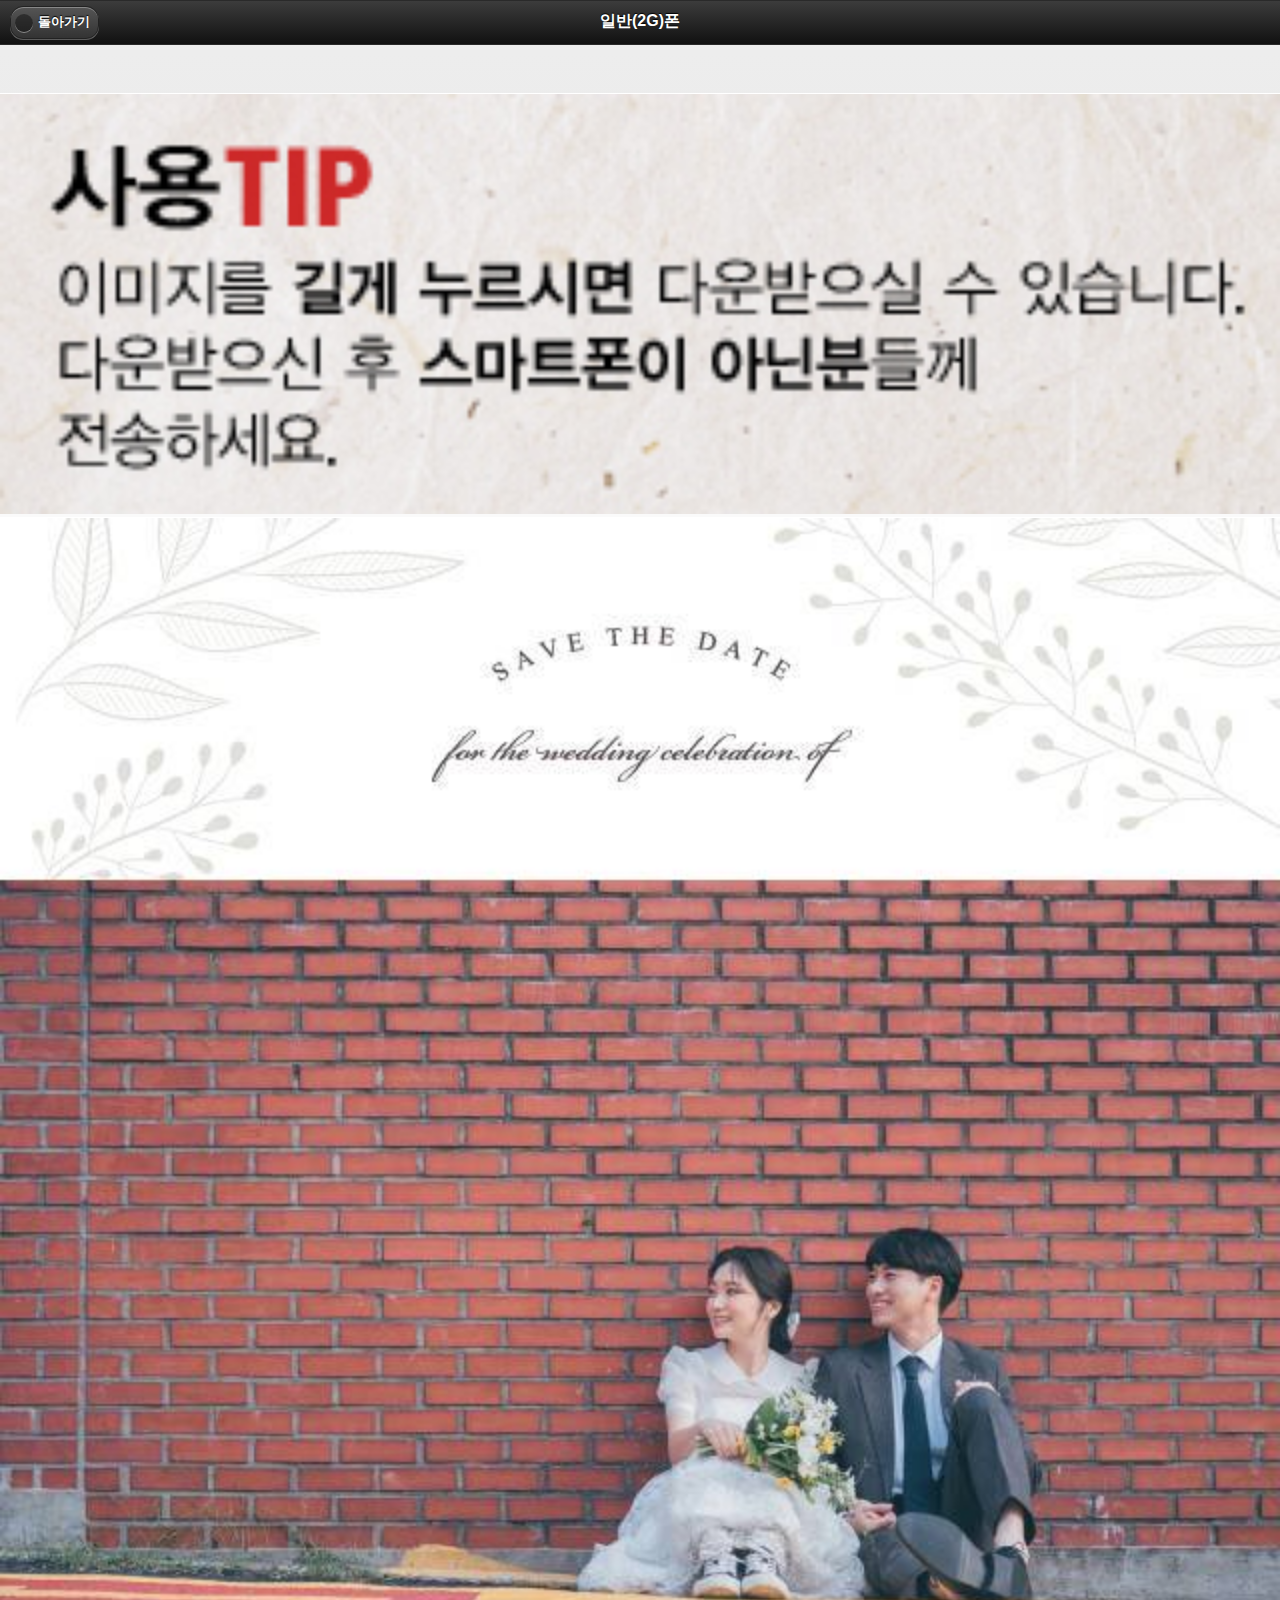
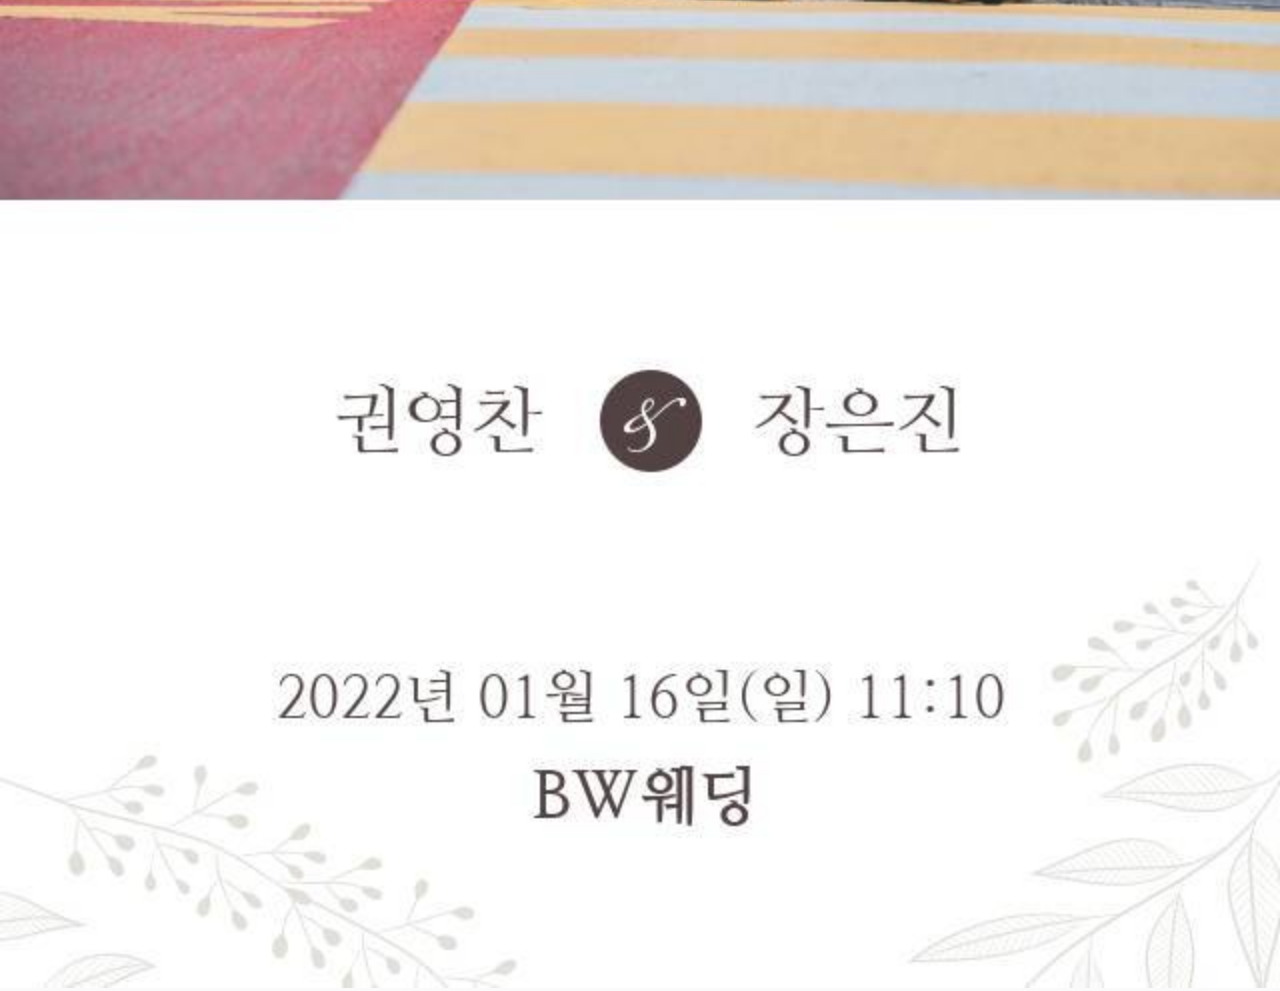
==== skin/gallery_d.html @ 00420eae "ㅇㅇ" ====
﻿
<!DOCTYPE html> 
<html> 
<head>
<meta charset="utf-8">
<meta name="viewport" content="width=device-width, initial-scale=1"> 
<title>권영찬♡장은진</title>
<script src="skin_style\jquery-1.6.4.min.js"></script>
<link rel="stylesheet" href="skin_style\jquery.mobile-1.0rc2.min.css">
<script src="skin_style\jquery.mobile-1.0rc2.min.js"></script>
</head>
<body>
<style type="text/css" media="all">
body,ul,li {
	padding:0;
	margin:0;
	border:0;
}

body {
	font-size:12px;
	-webkit-user-select:none;
    -webkit-text-size-adjust:none;
	font-family:helvetica;
}
#header {
	position:absolute; z-index:2;
	top:0; left:0;
	width:100%;
	height:30px;
	line-height:30px;
	background-image:-webkit-gradient(linear, 0 0, 0 100%, color-stop(0, #fe96c9), color-stop(0.05, #d51875), color-stop(1, #7b0a2e));
	padding:0;
	color:#eee;
	font-size:20px;
	text-align:center;
}

#header a {
	color:#f3f3f3;
	text-decoration:none;
	font-weight:bold;
	text-shadow:0 -1px 0 rgba(0,0,0,0.5);
}

#wrapper {
	position:absolute; z-index:1;
	top:100px; bottom:0px; left:0;
	width:100%;
	background:#aaa;
	overflow:auto;
}

#scroller {
	position:absolute; z-index:1;
/*	-webkit-touch-callout:none;*/
	-webkit-tap-highlight-color:rgba(0,0,0,0);
	width:100%;
	margin-top:48px;
	padding:0;
}

#scroller ul {
	list-style:none;
	padding:0;
	margin:0;
	width:100%;
	text-align:center;
}

#scroller li {
	padding:0 0;
	border-top:1px solid #fff;
	background-color:#fafafa;
}

#parking_text {
    padding:10px 0px 0px 10px;
	font-size:0.80em;
	border-bottom:1px none;
	font-weight:bold;
	color:#000;	
}
</style>
	<div data-role="header" data-position="fixed" data-theme="a">
		<h1>일반(2G)폰</h1>
		<a href="..\parent.html?1631693043555" rel="external" data-icon="arrow-l">돌아가기</a>
	</div>

	<div id="scroller">
		<ul id="thelist">


		  <li><img src="dol001\images\img_tip.jpg" width="100%" border="0"></li>
		  <li><img src="..\data\1631693043555\watermark.jpg" onerror="this.src='dol001/images/no_image.jpg';" width="100%"></li>



		</ul>
	</div>
</body>
</html>
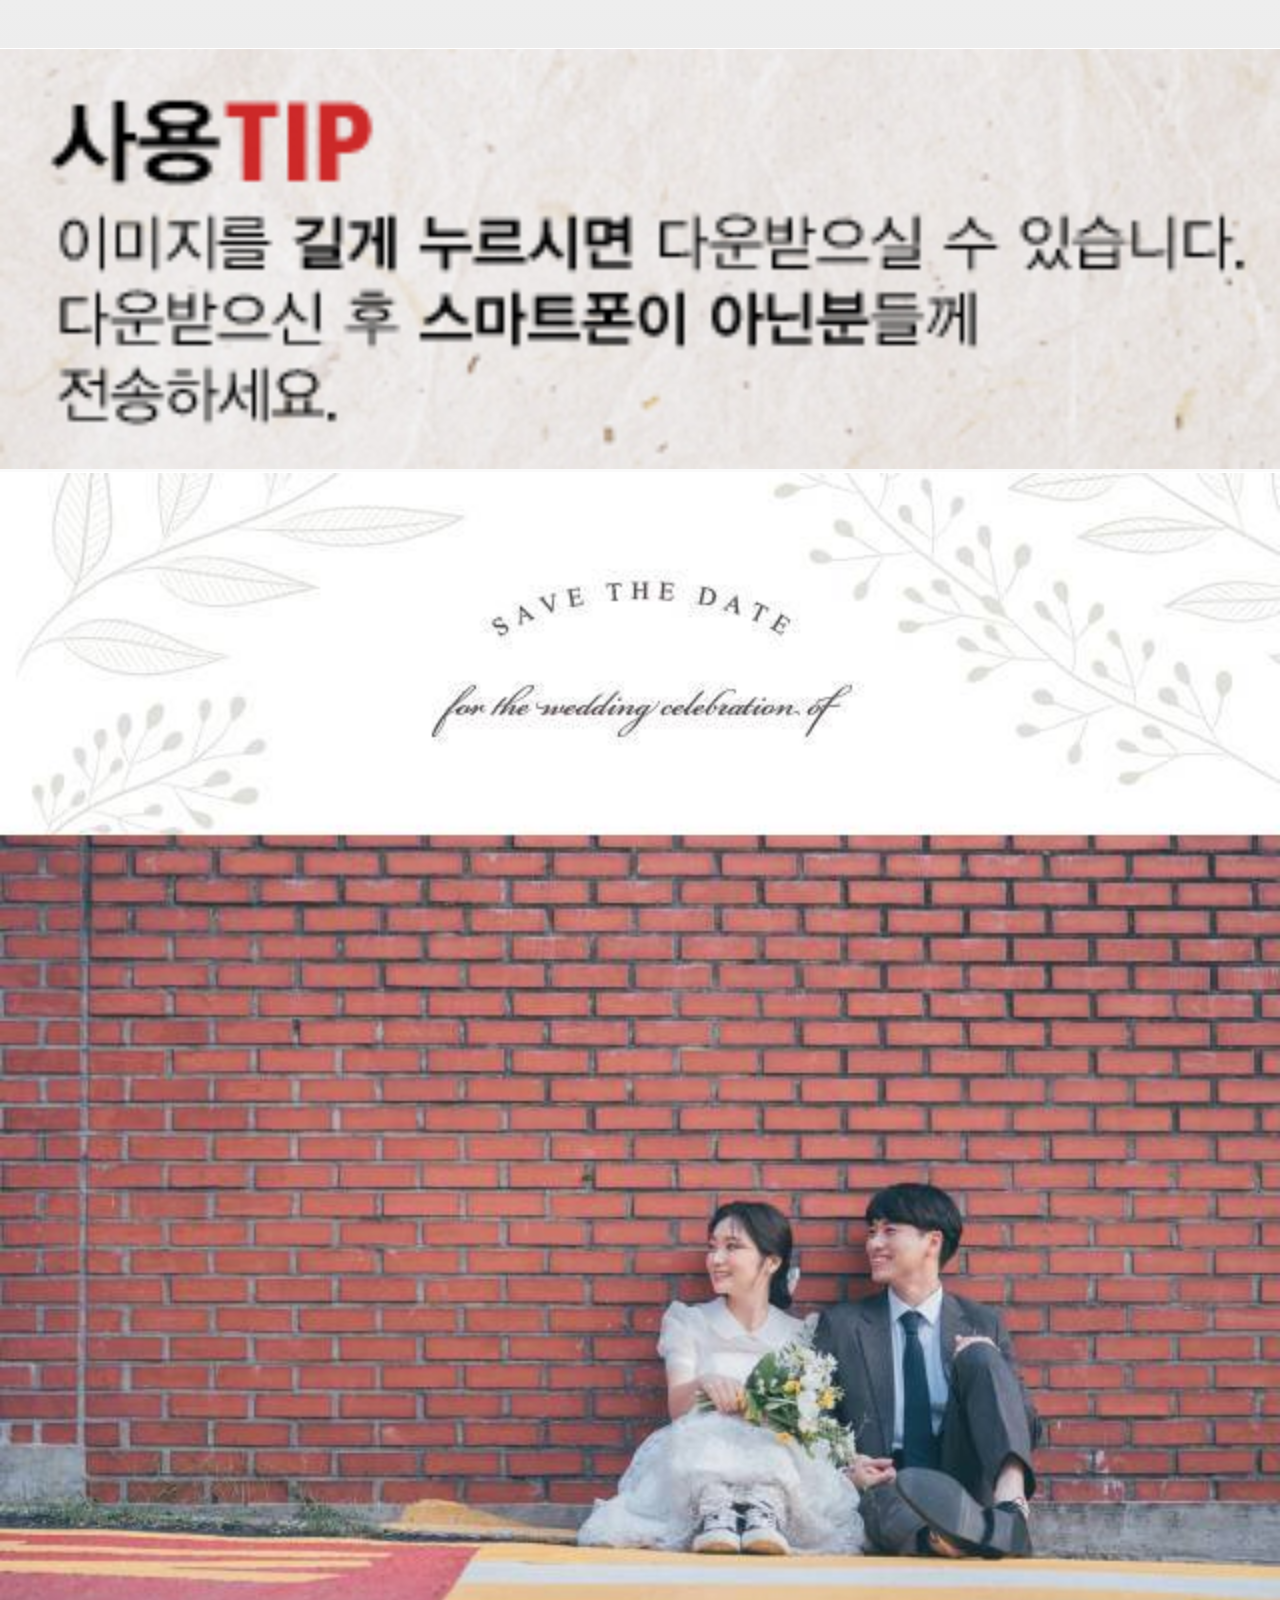
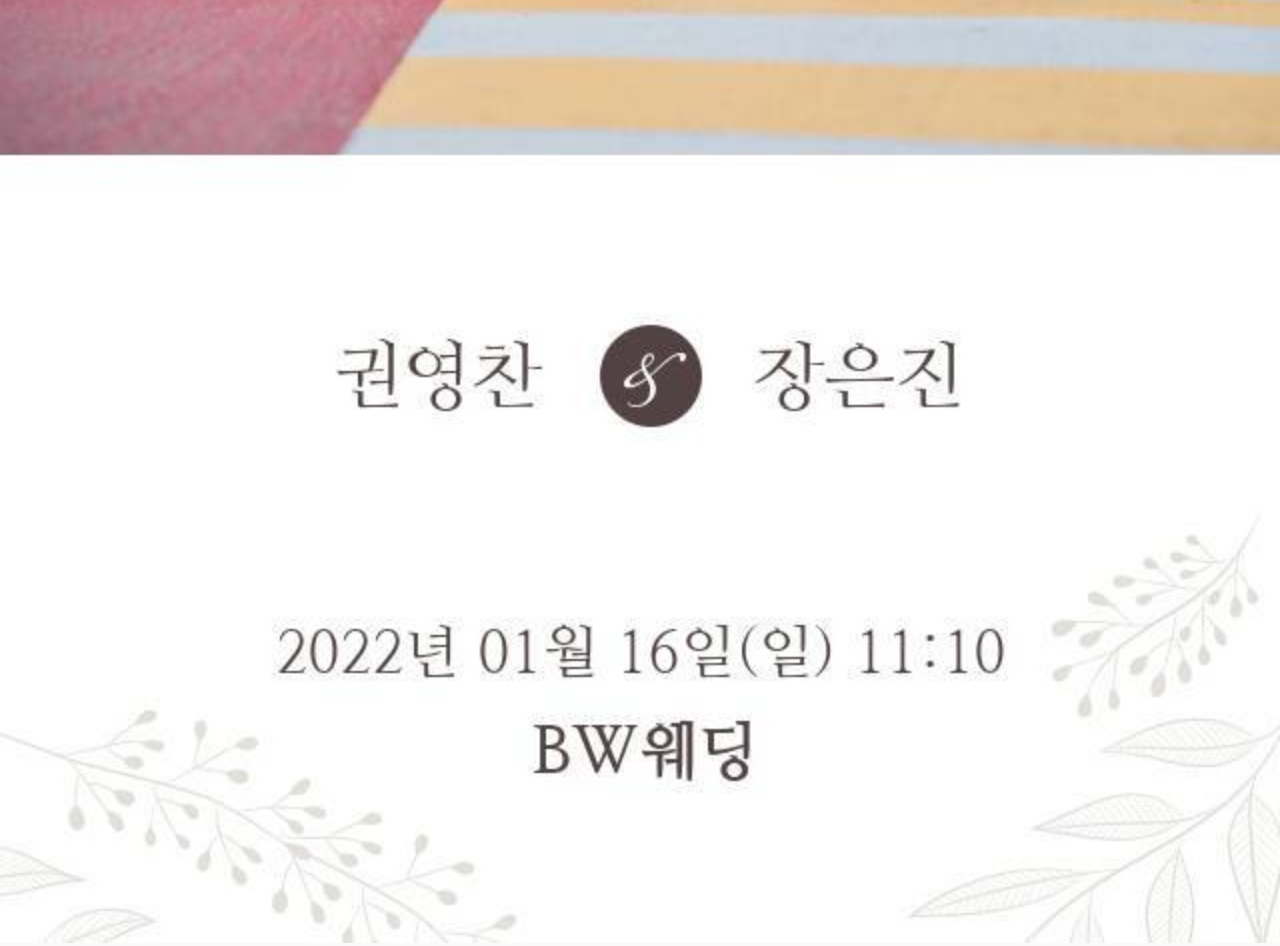
==== commit c54aa6f1: "ㅋ" ====
--- a/skin/gallery_d.html
+++ b/skin/gallery_d.html
@@ -1,102 +1,110 @@
-﻿
-<!DOCTYPE html> 
-<html> 
+﻿<!DOCTYPE html>
+<html>
+
 <head>
-<meta charset="utf-8">
-<meta name="viewport" content="width=device-width, initial-scale=1"> 
-<title>권영찬♡장은진</title>
-<script src="skin_style\jquery-1.6.4.min.js"></script>
-<link rel="stylesheet" href="skin_style\jquery.mobile-1.0rc2.min.css">
-<script src="skin_style\jquery.mobile-1.0rc2.min.js"></script>
+	<meta charset="utf-8">
+	<meta name="viewport" content="width=device-width, initial-scale=1">
+	<title>권영찬♡장은진</title>
+	<script src="skin_style\jquery-1.6.4.min.js"></script>
+	<link rel="stylesheet" href="skin_style\jquery.mobile-1.0rc2.min.css">
+	<script src="skin_style\jquery.mobile-1.0rc2.min.js"></script>
 </head>
+
 <body>
-<style type="text/css" media="all">
-body,ul,li {
-	padding:0;
-	margin:0;
-	border:0;
-}
+	<style type="text/css" media="all">
+		body,
+		ul,
+		li {
+			padding: 0;
+			margin: 0;
+			border: 0;
+		}
 
-body {
-	font-size:12px;
-	-webkit-user-select:none;
-    -webkit-text-size-adjust:none;
-	font-family:helvetica;
-}
-#header {
-	position:absolute; z-index:2;
-	top:0; left:0;
-	width:100%;
-	height:30px;
-	line-height:30px;
-	background-image:-webkit-gradient(linear, 0 0, 0 100%, color-stop(0, #fe96c9), color-stop(0.05, #d51875), color-stop(1, #7b0a2e));
-	padding:0;
-	color:#eee;
-	font-size:20px;
-	text-align:center;
-}
+		body {
+			font-size: 12px;
+			-webkit-user-select: none;
+			-webkit-text-size-adjust: none;
+			font-family: helvetica;
+		}
 
-#header a {
-	color:#f3f3f3;
-	text-decoration:none;
-	font-weight:bold;
-	text-shadow:0 -1px 0 rgba(0,0,0,0.5);
-}
+		#header {
+			position: absolute;
+			z-index: 2;
+			top: 0;
+			left: 0;
+			width: 100%;
+			height: 30px;
+			line-height: 30px;
+			background-image: -webkit-gradient(linear, 0 0, 0 100%, color-stop(0, #fe96c9), color-stop(0.05, #d51875), color-stop(1, #7b0a2e));
+			padding: 0;
+			color: #eee;
+			font-size: 20px;
+			text-align: center;
+		}
 
-#wrapper {
-	position:absolute; z-index:1;
-	top:100px; bottom:0px; left:0;
-	width:100%;
-	background:#aaa;
-	overflow:auto;
-}
+		#header a {
+			color: #f3f3f3;
+			text-decoration: none;
+			font-weight: bold;
+			text-shadow: 0 -1px 0 rgba(0, 0, 0, 0.5);
+		}
 
-#scroller {
-	position:absolute; z-index:1;
-/*	-webkit-touch-callout:none;*/
-	-webkit-tap-highlight-color:rgba(0,0,0,0);
-	width:100%;
-	margin-top:48px;
-	padding:0;
-}
+		#wrapper {
+			position: absolute;
+			z-index: 1;
+			top: 100px;
+			bottom: 0px;
+			left: 0;
+			width: 100%;
+			background: #aaa;
+			overflow: auto;
+		}
 
-#scroller ul {
-	list-style:none;
-	padding:0;
-	margin:0;
-	width:100%;
-	text-align:center;
-}
+		#scroller {
+			position: absolute;
+			z-index: 1;
+			/*	-webkit-touch-callout:none;*/
+			-webkit-tap-highlight-color: rgba(0, 0, 0, 0);
+			width: 100%;
+			margin-top: 48px;
+			padding: 0;
+		}
 
-#scroller li {
-	padding:0 0;
-	border-top:1px solid #fff;
-	background-color:#fafafa;
-}
+		#scroller ul {
+			list-style: none;
+			padding: 0;
+			margin: 0;
+			width: 100%;
+			text-align: center;
+		}
 
-#parking_text {
-    padding:10px 0px 0px 10px;
-	font-size:0.80em;
-	border-bottom:1px none;
-	font-weight:bold;
-	color:#000;	
-}
-</style>
-	<div data-role="header" data-position="fixed" data-theme="a">
-		<h1>일반(2G)폰</h1>
-		<a href="..\parent.html?1631693043555" rel="external" data-icon="arrow-l">돌아가기</a>
-	</div>
+		#scroller li {
+			padding: 0 0;
+			border-top: 1px solid #fff;
+			background-color: #fafafa;
+		}
+
+		#parking_text {
+			padding: 10px 0px 0px 10px;
+			font-size: 0.80em;
+			border-bottom: 1px none;
+			font-weight: bold;
+			color: #000;
+		}
+	</style>
 
 	<div id="scroller">
 		<ul id="thelist">
 
 
-		  <li><img src="dol001\images\img_tip.jpg" width="100%" border="0"></li>
-		  <li><img src="..\data\1631693043555\watermark.jpg" onerror="this.src='dol001/images/no_image.jpg';" width="100%"></li>
+			<li><img src="dol001\images\img_tip.jpg" width="100%" border="0"></li>
+			<li><img src="..\data\1631693043555\watermark.jpg" onerror="this.src='dol001/images/no_image.jpg';"
+					width="100%"></li>
 
 
 
 		</ul>
 	</div>
 </body>
+
 </html>